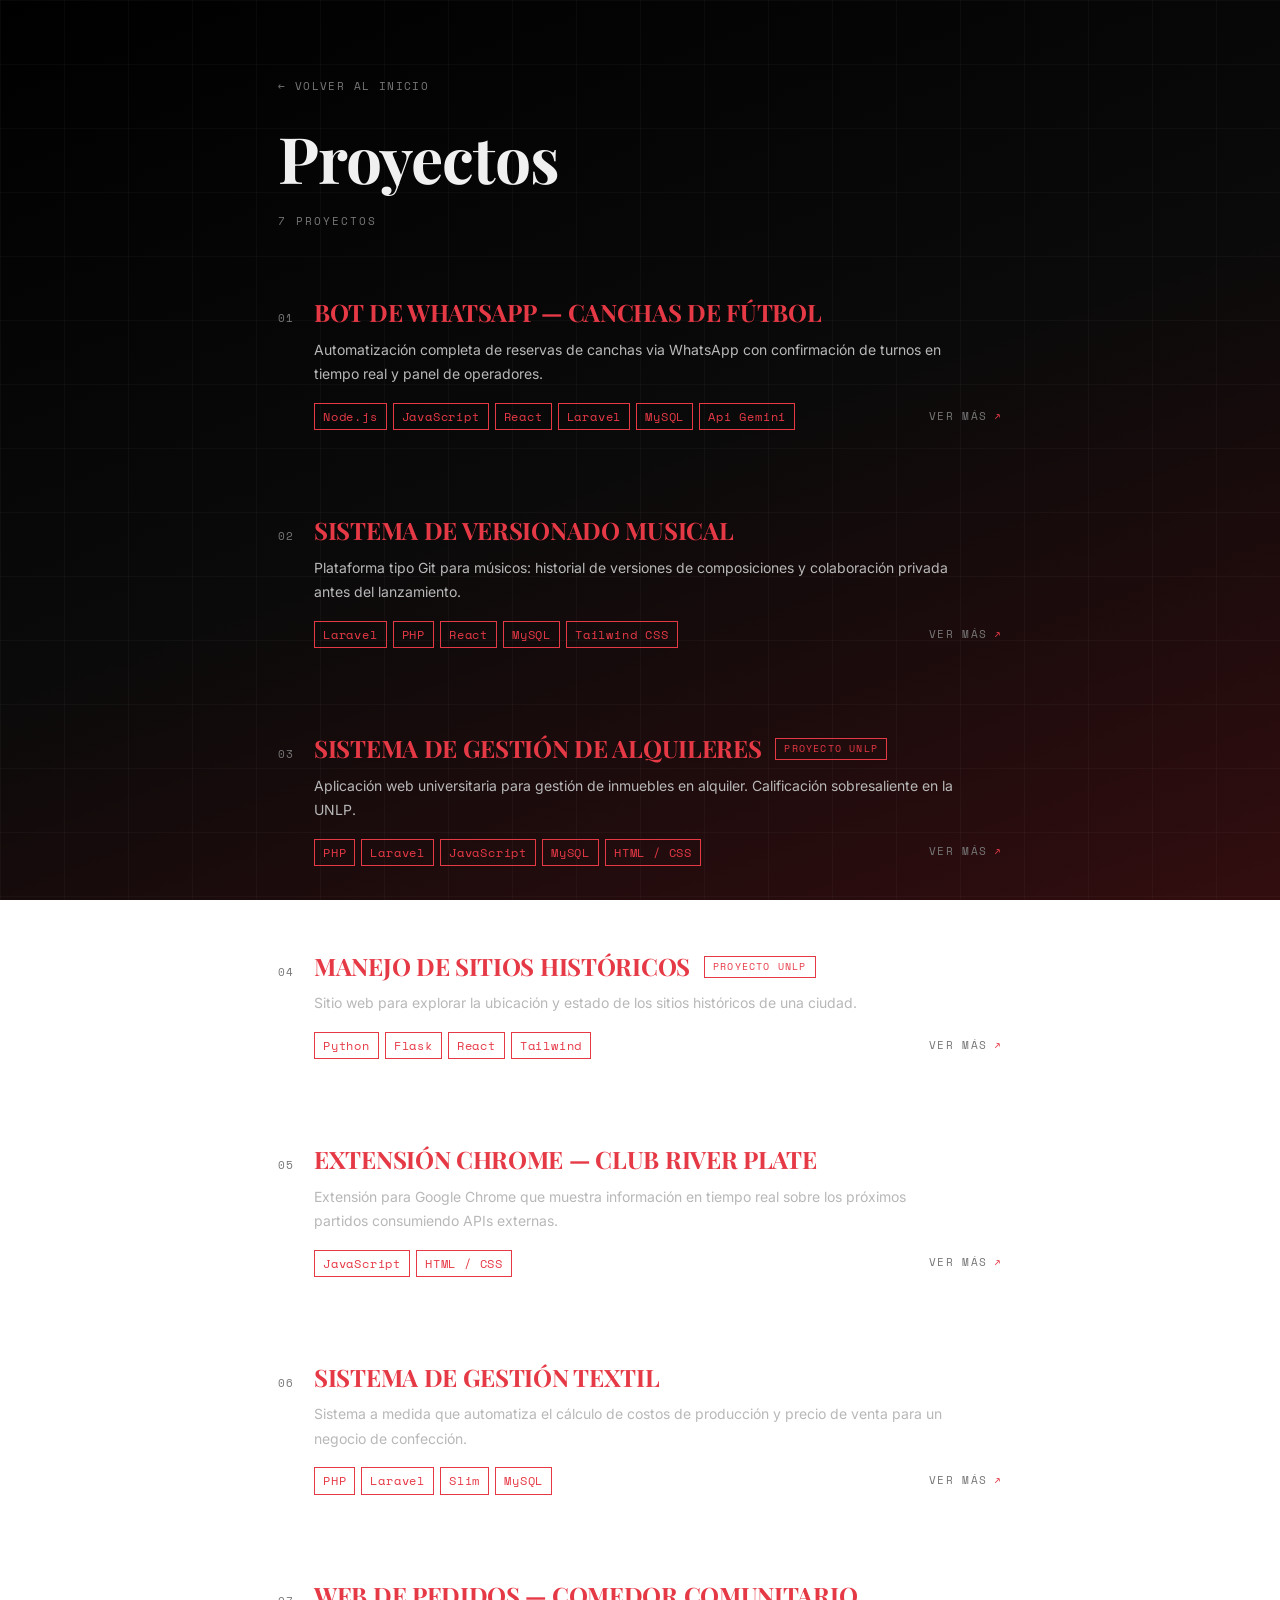
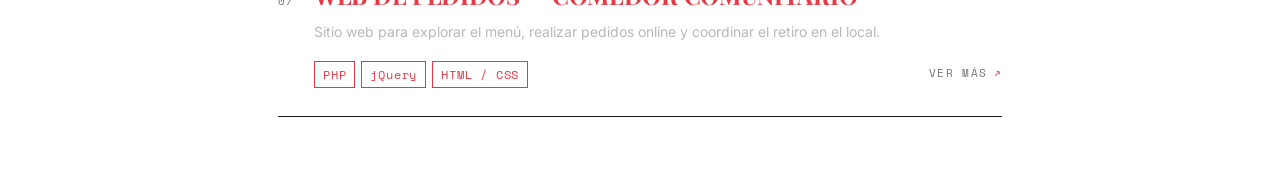
==== proyectos.html @ 1a5e82c3 "Add new projects and related assets; update HTML structure and styles - Created a new JSON file `pro" ====
<!DOCTYPE html>
<html lang="es">
<head>
  <meta charset="UTF-8" />
  <meta name="viewport" content="width=device-width, initial-scale=1.0" />
  <title>Proyectos | Manuel Coria</title>
  <link rel="preconnect" href="https://fonts.googleapis.com" />
  <link rel="preconnect" href="https://fonts.gstatic.com" crossorigin />
  <link
    href="https://fonts.googleapis.com/css2?family=Playfair+Display:wght@700;900&family=Space+Mono:wght@400;700&family=Inter:wght@400;500&display=swap"
    rel="stylesheet"
  />
  <link rel="icon" type="image/svg+xml" href="img/black-tie-brands-solid-full.svg" />
  <link rel="stylesheet" href="css/style.css" />
</head>
<body class="page-sub">
  <div class="grid-overlay" aria-hidden="true"></div>

  <main class="subpage-shell">
    <a href="index.html" class="back-home">← Volver al inicio</a>
    <h1 class="subpage-title">Proyectos</h1>
    <p class="projects-count" id="projects-count"></p>

    <ol class="projects-list" id="projects-list" aria-label="Lista de proyectos"></ol>
  </main>

  <script>
    (async function () {
      const list  = document.getElementById('projects-list');
      const count = document.getElementById('projects-count');

      let proyectos;
      try {
        const res = await fetch('data/proyectos.json');
        if (!res.ok) throw new Error();
        proyectos = await res.json();
      } catch {
        list.innerHTML = '<li style="color:var(--text-dim);font-family:var(--font-mono);font-size:13px;">No se pudo cargar la lista de proyectos.</li>';
        return;
      }

      count.textContent = proyectos.length + ' proyecto' + (proyectos.length !== 1 ? 's' : '');

      list.innerHTML = proyectos.map(p => `
        <li class="proj-card">
          <div class="proj-header">
            <span class="proj-index" aria-hidden="true">${p.index}</span>
            <h2 class="proj-name">${p.titleShort}</h2>
            ${p.badge ? `<span class="proj-badge">${p.badge}</span>` : ''}
          </div>
          <p class="proj-short">${p.lead}</p>
          <div class="proj-footer">
            <ul class="proj-tags" aria-label="Stack tecnico">
              ${p.tags.map(t => `<li class="proj-tag">${t}</li>`).join('')}
            </ul>
            <a class="proj-toggle" href="proyectos/proyecto.html?id=${p.id}">
              Ver más <span class="proj-toggle-arrow" aria-hidden="true">↗</span>
            </a>
          </div>
        </li>
      `).join('');
    })();
  </script>


</body>
</html>
---- css/style.css ----
/*
  Regla 60 / 30 / 10
  ─────────────────────────────────────────────────────────────
  60 %  →  #0a0a0a  fondo dominante
  30 %  →  #f0f0f0  texto principal y superficies
  10 %  →  #e63946  acento rojo
*/

/* ─── Variables ─────────────────────────────────────────── */
:root {
  --bg:          #0a0a0a;
  --bg-section:  #0f0f0f;
  --text:        #f0f0f0;
  --text-dim:    #777;
  --text-body:   #b8b8b8;
  --accent:      #e63946;
  --border:      #1c1c1c;

  --font-display: 'Playfair Display', Georgia, serif;
  --font-mono:    'Space Mono', 'Courier New', monospace;
  --font-body:    'Inter', system-ui, sans-serif;
}

/* ─── Reset ──────────────────────────────────────────────── */
*, *::before, *::after {
  box-sizing: border-box;
  margin: 0;
  padding: 0;
}

/* ─── Selección de texto ─────────────────────────────────── */
/* Texto blanco/gris → selección roja */
::selection {
  background: var(--accent);
  color: #f0f0f0;
}

/* Texto rojo (acento) → selección blanca invertida */
.accent::selection,
.info-value::selection,
.otw-dot::selection,
.open-to-work::selection,
.cursor::selection {
  background: #f0f0f0;
  color: var(--accent);
}

html {
  scroll-behavior: smooth;
}

/* ─── Cursor personalizado ───────────────────────────────── */
body.use-custom-cursor * { cursor: none !important; }

.custom-cursor {
  position: fixed;
  top: 0;
  left: 0;
  width: 10px;
  height: 10px;
  opacity: 0.7;
  border-radius: 50%;
  background: var(--accent);
  pointer-events: none;
  z-index: 9999;
  transform: translate(-50%, -50%);
  transition:
    transform 0.12s ease,
    opacity 0.2s ease;
  mix-blend-mode: difference;
  will-change: transform;
}

.custom-cursor.clicking {
  transform: translate(-50%, -50%) scale(2.4);
  opacity: 0.5;
}

.custom-cursor.hovering {
  transform: translate(-50%, -50%) scale(1.6);
  opacity: 0.85;
}

body {
  background: linear-gradient(160deg, #000000 0%, var(--bg) 50%, #320d0f 100%);
  background-attachment: fixed;
  color: var(--text);
  font-family: var(--font-body);
  font-size: 16px;
  line-height: 1.6;
  min-height: 100vh;
  overflow-x: hidden;
}

a {
  color: inherit;
  text-decoration: none;
}

/* ─── Grid overlay ───────────────────────────────────────── */
.grid-overlay {
  position: fixed;
  inset: 0;
  background-image:
    linear-gradient(rgba(255, 255, 255, 0.03) 1px, transparent 1px),
    linear-gradient(90deg, rgba(255, 255, 255, 0.03) 1px, transparent 1px);
  background-size: 64px 64px;
  pointer-events: none;
  z-index: 0;
}

/* ─── HERO ───────────────────────────────────────────────── */
#hero {
  position: relative;
  z-index: 1;
  min-height: 100vh;
  display: flex;
  align-items: center;
  padding: 80px 10vw;
}

.hero-content {
  max-width: 740px;
}

.scroll-cue {
  position: absolute;
  left: 50%;
  bottom: 50px;
  transform: translateX(-50%);
  display: inline-flex;
  flex-direction: column;
  align-items: center;
  font-family: var(--font-mono);
  font-size: 50px;
  text-transform: uppercase;
  color: var(--text-body);
  opacity: 0.9;
  transition: color 0.2s ease, opacity 0.2s ease;
}

.scroll-cue:hover {
  color: var(--accent);
  opacity: 1;
}

.scroll-cue-arrow {
  font-size: 50px;
  line-height: 1;
  color: var(--accent);
}

/* ─── CTA hero ───────────────────────────────────────────── */
.cta-hero {
  position: absolute;
  bottom: 32px;
  left: 10vw;
  font-family: var(--font-body);
  font-size: 11px;
  font-weight: 800;
  letter-spacing: 2.5px;
  text-transform: uppercase;
  color: var(--text);
  background: #e639471e;
  border: solid 1px var(--accent);
  padding: 10px 20px;
  border-radius: 2px;
  white-space: nowrap;
  transition: opacity 0.2s ease, transform 0.2s ease;
}

.cta-hero:hover {
  opacity: 0.85;
  transform: translateY(-2px);
}



/* ─── Open to work badge ───────────────────────────────── */
.open-to-work {
  position: fixed;
  top: 28px;
  right: 36px;
  z-index: 100;
  display: inline-flex;
  align-items: center;
  gap: 8px;
  font-family: var(--font-mono);
  font-size: 11px;
  letter-spacing: 1.8px;
  text-transform: uppercase;
  color: white;
  background: rgba(10, 10, 10, 0.7);
  -webkit-backdrop-filter: blur(8px);
  backdrop-filter: blur(8px);
  padding: 6px 14px;
  border-radius: 99px;
}

.otw-dot {
  width: 7px;
  height: 7px;
  border-radius: 50%;
  background: var(--accent);
  flex-shrink: 0;
  position: relative;
}

.otw-dot::before {
  content: '';
  position: absolute;
  inset: -3px;
  border-radius: 50%;
  background: var(--accent);
  opacity: 0.35;
  animation: pulse-dot 1.8s ease-in-out infinite;
}

@keyframes pulse-dot {
  0%, 100% { transform: scale(1);   opacity: 0.35; }
  50%       { transform: scale(2);   opacity: 0; }
}

/* ─── Título con typewriter ───────────────────────────────── */
.hero-title {
  font-family: var(--font-display);
  font-size: clamp(44px, 7.5vw, 88px);
  font-weight: 900;
  line-height: 1.05;
  letter-spacing: -1.5px;
  display: flex;
  
  color: var(--text);
  margin-bottom: 28px;
  /* reserva espacio mientras escribe para evitar saltos */
  min-height: 2.15em;
}

/* Cursor parpadeante */
.cursor {
  display: inline-block;
  color: var(--accent);
  font-weight: 300;
  animation: blink 1s step-end infinite;
  margin-left: 2px;
}

@keyframes blink {
  0%, 100% { opacity: 1; }
  50%       { opacity: 0; }
}

/* Nombre / rol */
.hero-meta {
  font-family: var(--font-mono);
  font-size: 20px;
  letter-spacing: 2.5px;
  text-transform: uppercase;
  color: var(--text-body);
  margin-bottom: 32px;
}

/* Párrafos de intro */
.hero-description {
  max-width: 520px;
  color: var(--text-body);
  font-size: 15px;
  line-height: 1.85;
  margin-bottom: 52px;
}

.hero-description p + p {
  margin-top: 14px;
}

/* Acento rojo inline */
.accent {
  color: var(--accent);
}

/* Info dinámica (ubicación + reloj) */
.hero-info {
  display: flex;
  gap: 48px;
  
}

.info-item {
  display: flex;
  flex-direction: column;
  gap: 5px;
}

.info-label {
  font-family: var(--font-mono);
  font-size: 10px;
  letter-spacing: 2px;
  text-transform: uppercase;
  color: var(--text-body);
}

.info-value {
  font-family: var(--font-mono);
  font-size: 12px;
  letter-spacing: 1px;
  color: var(--accent);
}

/* ─── SOBRE MÍ ───────────────────────────────────────────── */
#sobre-mi {
  position: relative;
  z-index: 1;
  padding: 110px 10vw;
  border-top: 1px solid var(--border);
  background: var(--bg-section);
}
.section-content{
    
}

/* Etiqueta de sección */
.section-label {
  display: block;
  font-family: var(--font-mono);
  font-size: 11px;
  letter-spacing: 2.5px;
  text-transform: uppercase;
  color: var(--text-dim);
  margin-bottom: 52px;
}

/* Grid: solo texto */
.about-grid {
  max-width: 820px;
}

.about-text {
  display: flex;
  flex-direction: column;
  gap: 18px;
  font-size: 15px;
  color: var(--text-body);
  line-height: 1.85;
}

/* Links en fila */
.about-links {
  display: flex;
  flex-direction: row;
  gap: 32px;
  margin-bottom: 40px;
}

.link-item {
  font-family: var(--font-mono);
  font-size:20px;
  letter-spacing: 1.5px;
  font-weight: 800;
  text-transform: uppercase;
  color: var(--accent);
  transition: color 0.2s ease;
  border-radius: 5px;
  padding: 10px;
  transition: all 0.5s;
}

.link-item:hover {
    transform: translateY(-2px);
}

/* ─── Scroll reveal ──────────────────────────────────────── */
.reveal {
  opacity: 0;
  transform: translateY(28px);
  transition: opacity 0.75s ease, transform 0.75s ease;
}

.reveal.visible {
  opacity: 1;
  transform: translateY(0);
}

/* ─── Responsive ─────────────────────────────────────────── */
@media (max-width: 680px) {
  #hero {
    padding: 64px 6vw;
    align-items: flex-start;
    padding-top: 20vh;
  }

  #sobre-mi {
    padding: 80px 6vw;
  }

  .about-grid {
    grid-template-columns: 1fr;
    gap: 40px;
  }

  .hero-info {
    flex-direction: column;
    gap: 24px;
  }

  .scroll-cue {
    bottom: 18px;
  }

  .cta-hero {
    left: 6vw;
    bottom: 24px;
    font-size: 11px;
    letter-spacing: 1.8px;
    padding: 10px 20px;
  }
}

/* ─── Home multipagina (sin scroll) ─────────────────────── */
body.page-home {
  min-height: 100svh;
  overflow: hidden;
}

.home-hub {
  position: relative;
  z-index: 1;
  min-height: 100svh;
  padding: 8vh 10vw;
  display: flex;
  flex-direction: column;
  justify-content: center;
}

.home-kicker {
  font-family: var(--font-mono);
  font-size: 30px;
  letter-spacing: 2px;
  text-transform: uppercase;
  color: var(--text-dim);
  margin-bottom: 18px;
}

.home-title {
  font-family: var(--font-display);
  font-size: clamp(46px, 8vw, 96px);
  line-height: 1;
  letter-spacing: -1.5px;
  margin-bottom: 16px;
}

.home-subtitle {
  font-family: var(--font-mono);
  font-size: 13px;
  letter-spacing: 1.3px;
  text-transform: uppercase;
  color: var(--text-body);
  margin-bottom: 36px;
}

.home-links {
  display: grid;
  grid-template-columns: repeat(3, minmax(0, 1fr));
  gap: 14px;
  max-width: 880px;
}

.home-link-card {
  display: flex;
  align-items: center;
  justify-content: center;
  min-height: 72px;
  border: 1px solid var(--border);
  background: rgba(12, 12, 12, 0.86);
  font-family: var(--font-mono);
  font-size: 12px;
  letter-spacing: 1.8px;
  text-transform: uppercase;
  color: var(--text-body);
  transition: color 0.2s ease, border-color 0.2s ease, transform 0.2s ease;
}

.home-link-card:hover {
  color: var(--accent);
  border-color: var(--accent);
  transform: translateY(-2px);
}

/* ─── Subpaginas ────────────────────────────────────────── */
body.page-sub {
  min-height: 100svh;
}

.subpage-shell {
  position: relative;
  z-index: 1;
  max-width: 980px;
  margin: 0 auto;
  padding: 72px 10vw;
}

.back-home {
  display: inline-block;
  margin-bottom: 28px;
  font-family: var(--font-mono);
  font-size: 11px;
  letter-spacing: 1.4px;
  text-transform: uppercase;
  color: var(--text-dim);
}

.back-home:hover {
  color: var(--accent);
}

.subpage-title {
  font-family: var(--font-display);
  font-size: clamp(34px, 5.4vw, 64px);
  line-height: 1.05;
  letter-spacing: -1px;
  margin-bottom: 22px;
}

.subpage-card {
  border: 1px solid var(--border);
  background: rgba(14, 14, 14, 0.88);
  padding: 28px;
}

.link-item-inline {
  color: var(--accent);
  border-bottom: 1px solid transparent;
  transition: border-color 0.2s ease;
}

.link-item-inline:hover {
  border-color: var(--accent);
}

@media (max-width: 900px) {
  .home-links {
    grid-template-columns: 1fr;
    max-width: 420px;
  }
}

@media (max-width: 680px) {
  .home-hub {
    padding: 9vh 6vw;
  }

  .subpage-shell {
    padding: 56px 6vw;
  }
}

/* ─── Proyectos ──────────────────────────────────────────── */
.projects-count {
  font-family: var(--font-mono);
  font-size: 11px;
  letter-spacing: 2px;
  text-transform: uppercase;
  color: var(--text-dim);
  margin-bottom: 8px;
}

.projects-list {
  list-style: none;
  margin-top: 40px;
  display: flex;
  flex-direction: column;
  gap: 30px;
}

.proj-card {
  padding: 28px 0;
  transition: border-color 0.2s ease;
}

.proj-card:last-child {
  border-bottom: 1px solid var(--border);
}

.proj-card:hover {
  border-top-color: rgba(230, 57, 70, 0.25);
}

.proj-header {
  display: flex;
  align-items: baseline;
  gap: 14px;
  margin-bottom: 10px;
  flex-wrap: wrap;
}

.proj-index {
  font-family: var(--font-mono);
  font-size: 11px;
  color: var(--text-dim);
  letter-spacing: 1px;
  min-width: 22px;
  flex-shrink: 0;
}

.proj-name {
    text-transform: uppercase;
  font-family: var(--font-display);
  font-size: clamp(18px, 2.4vw, 24px);
  font-weight: 700;
  letter-spacing: -0.3px;
  color: var(--accent);
  line-height: 1.2;
}

.proj-badge {
  font-family: var(--font-mono);
  font-size: 10px;
  letter-spacing: 1.2px;
  text-transform: uppercase;
  color: var(--accent);
  border: 1px solid var(--accent);
  padding: 2px 8px;
  white-space: nowrap;
  align-self: center;
}

.proj-short {
  font-size: 14px;
  color: var(--text-body);
  line-height: 1.75;
  margin-left: 36px;
  max-width: 640px;
  margin-bottom: 16px;
}

.proj-footer {
  display: flex;
  align-items: center;
  justify-content: space-between;
  margin-left: 36px;
  flex-wrap: wrap;
  gap: 12px;
}

.proj-tags {
  display: flex;
  flex-wrap: wrap;
  gap: 6px;
  list-style: none;
}

.proj-tag {
  font-family: var(--font-mono);
  font-size: 12px;
  letter-spacing: 0.8px;
  color: var(--accent);
  border: 1px solid var(--accent);
  padding: 3px 8px;
}

.proj-toggle {
  background: none;
  border: none;
  font-family: var(--font-mono);
  font-size: 11px;
  letter-spacing: 1.4px;
  text-transform: uppercase;
  color: var(--text-dim);
  display: flex;
  align-items: center;
  gap: 6px;
  transition: color 0.2s ease;
  padding: 0;
  flex-shrink: 0;
}

.proj-toggle:hover {
  color: var(--accent);
}

.proj-toggle-arrow {
  display: inline-block;
  transition: transform 0.3s ease;
  color: var(--accent);
}

.proj-toggle[aria-expanded="true"] .proj-toggle-arrow {
  transform: rotate(180deg);
}

/* expand con grid-template-rows */
.proj-details {
  display: grid;
  grid-template-rows: 0fr;
  transition: grid-template-rows 0.35s ease;
  margin-left: 36px;
}

.proj-details.is-open {
  grid-template-rows: 1fr;
}

.proj-details-inner {
  overflow: hidden;
}

.proj-details-text {
  font-size: 14px;
  color: var(--text-body);
  line-height: 1.85;
  padding-top: 18px;
  padding-bottom: 4px;
  max-width: 640px;
  border-top: 1px solid var(--border);
  margin-top: 18px;
}

@media (max-width: 680px) {
  .proj-short,
  .proj-footer,
  .proj-details {
    margin-left: 0;
  }
}

/* ─── Página de detalle de proyecto ─────────────────────── */
.proj-detail-shell {
  position: relative;
  z-index: 1;
  max-width: 80vw;
  margin: 0 auto;
  padding: 64px 10vw 100px;
}

.proj-detail-header {
  margin-top: 12px;
  margin-bottom: 52px;
}

.proj-detail-title {
  font-family: var(--font-display);
  font-size: clamp(38px, 6vw, 72px);
  font-weight: 900;
  line-height: 1.05;
  letter-spacing: -1.5px;
  margin-top: 12px;
  margin-bottom: 20px;
}

.proj-detail-lead {
  font-size: 16px;
  color: var(--text-body);
  line-height: 1.8;
  max-width: 580px;
  margin-bottom: 24px;
}

.proj-tags--detail {
  margin-bottom: 20px;
}

.proj-badge--detail {
  display: inline-block;
  font-family: var(--font-mono);
  font-size: 10px;
  letter-spacing: 1.2px;
  text-transform: uppercase;
  color: var(--accent);
  border: 1px solid var(--accent);
  padding: 3px 10px;
}

/* Galería de imágenes */
.proj-detail-images {
  display: grid;
  grid-template-columns: 1fr;
  gap: 12px;
  margin-bottom: 56px;
}

.proj-detail-images img {
  width: 100%;
  display: block;
  border: 1px solid var(--border);
  object-fit: cover;
}

.proj-img-placeholder {
  width: 100%;
  aspect-ratio: 16 / 8;
  border: 1px dashed var(--border);
  display: flex;
  align-items: center;
  justify-content: center;
  background: rgba(255, 255, 255, 0.015);
}

.proj-img-placeholder-text {
  font-family: var(--font-mono);
  font-size: 11px;
  letter-spacing: 1.6px;
  text-transform: uppercase;
  color: var(--text-dim);
}

/* Secciones de texto */
.proj-detail-body {
  display: flex;
  flex-direction: column;
  gap: 32px;
}

.proj-detail-section-title {
  font-family: var(--font-mono);
  font-size: 11px;
  letter-spacing: 2px;
  text-transform: uppercase;
  color: var(--text-dim);
  margin-bottom: 14px;
  padding-bottom: 10px;
  border-bottom: 1px solid var(--border);
}

.proj-detail-text {
  font-size: 15px;
  color: var(--text-body);
  line-height: 1.85;
  max-width: 640px;
}

.proj-detail-text + .proj-detail-text {
  margin-top: 14px;
}

@media (max-width: 680px) {
  .proj-detail-shell {
    padding: 52px 6vw 72px;
  }
}

/* ─── Carrusel ───────────────────────────────────────────── */
.carousel {
  position: relative;
  margin-bottom: 56px;
  border: 1px solid var(--border);
  background: rgba(10, 10, 10, 0.6);
  overflow: hidden;
  user-select: none;
}

.carousel-track-wrapper {
  overflow: hidden;
}

.carousel-track {
  display: flex;
  transition: transform 0.45s cubic-bezier(0.4, 0, 0.2, 1);
  will-change: transform;
}

.carousel-slide {
  flex: 0 0 100%;
  aspect-ratio: 16 / 7;
  display: flex;
  align-items: center;
  justify-content: center;
  background: rgba(255, 255, 255, 0.015);
  position: relative;
  overflow: hidden;
}

.carousel-slide img {
  width: 100%;
  height: 100%;
  object-fit: cover;
  display: block;
}

.carousel-slide-placeholder {
  display: flex;
  flex-direction: column;
  align-items: center;
  gap: 12px;
}

.carousel-slide-placeholder span {
  font-family: var(--font-mono);
  font-size: 11px;
  letter-spacing: 1.6px;
  text-transform: uppercase;
  color: var(--text-dim);
}

.carousel-slide-placeholder .slide-num {
  font-size: 32px;
  color: var(--border);
  font-family: var(--font-display);
  font-weight: 900;
}

.carousel-btn {
  position: absolute;
  top: 50%;
  transform: translateY(-50%);
  z-index: 10;
  background: rgba(10, 10, 10, 0.75);
  border: 1px solid var(--border);
  color: var(--text-dim);
  width: 40px;
  height: 40px;
  display: flex;
  align-items: center;
  justify-content: center;
  cursor: pointer;
  font-size: 16px;
  transition: color 0.2s ease, border-color 0.2s ease, background 0.2s ease;
  -webkit-backdrop-filter: blur(6px);
  backdrop-filter: blur(6px);
}

.carousel-btn:hover {
  color: var(--text);
  border-color: var(--accent);
  background: rgba(20, 20, 20, 0.9);
}

.carousel-btn-prev { left: 14px; }
.carousel-btn-next { right: 14px; }

.carousel-dots {
  display: flex;
  justify-content: center;
  gap: 8px;
  padding: 14px 0 10px;
}

.carousel-dot {
  width: 6px;
  height: 6px;
  border-radius: 50%;
  background: var(--border);
  border: none;
  cursor: pointer;
  padding: 0;
  transition: background 0.2s ease, transform 0.2s ease;
}

.carousel-dot.active {
  background: var(--accent);
  transform: scale(1.35);
}

.carousel-counter {
  position: absolute;
  bottom: 44px;
  right: 14px;
  font-family: var(--font-mono);
  font-size: 10px;
  letter-spacing: 1.5px;
  color: var(--text-dim);
  pointer-events: none;
}

@media (max-width: 680px) {
  .carousel-btn {
    width: 32px;
    height: 32px;
    font-size: 13px;
  }
}
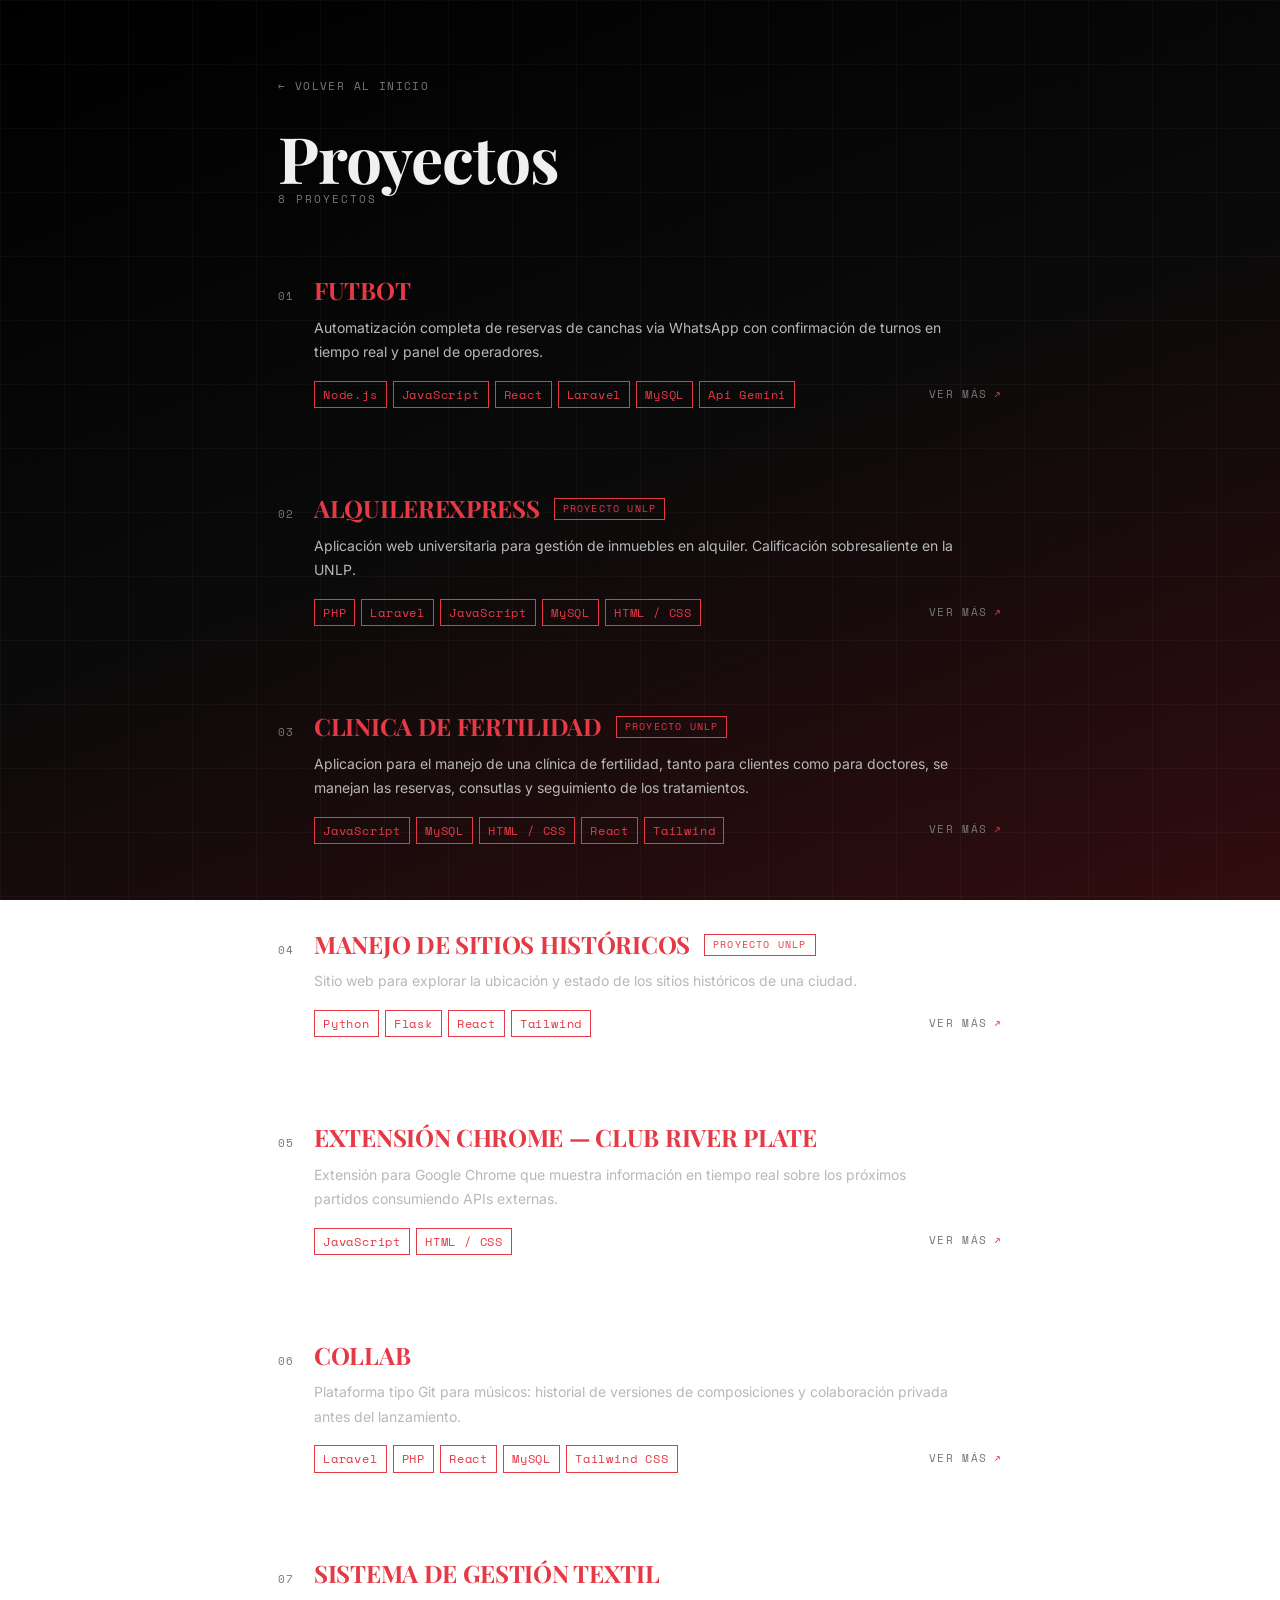
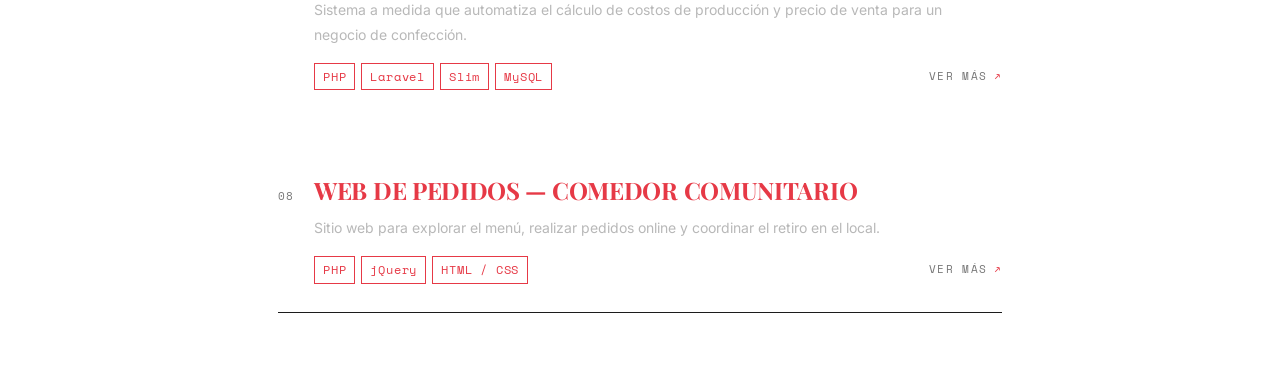
==== commit 1abb3838: "Feat: mejoras en los proyectos" ====
--- a/proyectos.html
+++ b/proyectos.html
@@ -41,10 +41,10 @@
 
       count.textContent = proyectos.length + ' proyecto' + (proyectos.length !== 1 ? 's' : '');
 
-      list.innerHTML = proyectos.map(p => `
+      list.innerHTML = proyectos.map((p, i) => `
         <li class="proj-card">
           <div class="proj-header">
-            <span class="proj-index" aria-hidden="true">${p.index}</span>
+            <span class="proj-index" aria-hidden="true">${String(i + 1).padStart(2, '0')}</span>
             <h2 class="proj-name">${p.titleShort}</h2>
             ${p.badge ? `<span class="proj-badge">${p.badge}</span>` : ''}
           </div>
--- a/css/style.css
+++ b/css/style.css
@@ -348,6 +348,7 @@
   display: flex;
   flex-direction: row;
   gap: 32px;
+  flex-wrap: wrap;
   margin-bottom: 40px;
 }
 
@@ -517,7 +518,6 @@
   font-size: clamp(34px, 5.4vw, 64px);
   line-height: 1.05;
   letter-spacing: -1px;
-  margin-bottom: 22px;
 }
 
 .subpage-card {
@@ -560,7 +560,6 @@
   letter-spacing: 2px;
   text-transform: uppercase;
   color: var(--text-dim);
-  margin-bottom: 8px;
 }
 
 .projects-list {
@@ -726,7 +725,6 @@
 .proj-detail-shell {
   position: relative;
   z-index: 1;
-  max-width: 80vw;
   margin: 0 auto;
   padding: 64px 10vw 100px;
 }
@@ -750,7 +748,6 @@
   font-size: 16px;
   color: var(--text-body);
   line-height: 1.8;
-  max-width: 580px;
   margin-bottom: 24px;
 }
 
@@ -824,7 +821,6 @@
   font-size: 15px;
   color: var(--text-body);
   line-height: 1.85;
-  max-width: 640px;
 }
 
 .proj-detail-text + .proj-detail-text {
@@ -960,10 +956,102 @@
   pointer-events: none;
 }
 
+/* Stickers */
+
+
+#cara{
+    position: absolute;
+    top: 0;
+    left: 0;
+    display: flex;
+    justify-content: flex-end;
+    padding-top: 120vh;
+    align-items: flex-end;
+    width: 100vw;
+    height: 100vh;
+}
+
+
+#cara img{    
+    height: 50vh;
+}
+
+.logo{
+    position: absolute;
+}
+
+.logo img{
+    height: 70px;
+}
+
 @media (max-width: 680px) {
   .carousel-btn {
     width: 32px;
     height: 32px;
     font-size: 13px;
   }
-}
+
+
+}
+
+@media (max-width: 500px) {
+    #cara{
+        padding-top: 107vh;
+
+    }
+    #cara img {
+        height: 20vh;
+    }
+
+}
+
+@media (max-width: 260px) {
+    #cara{
+        display: none;
+
+    }
+
+}
+
+.project{
+    display: flex;
+    justify-content: flex-start;
+    align-items: center;
+    width: 100vw;
+}
+.project .texto{
+    display: flex;
+    flex-direction: column;
+    gap: 20px;
+    width: 50%;
+}
+.project .link{
+    color: var(--accent);
+    text-decoration: underline;
+}
+.project .texto .titulo{
+    font-size: 30px;
+    font-weight: 800;
+    font-family: var(--font-mono);
+    margin-left: -5vw;
+    color: var(--accent);
+}
+.project img{
+    height: 30vw;
+    filter:
+        drop-shadow(2px 0 0 #f0f0f0)
+        drop-shadow(-2px 0 0 #f0f0f0) 
+        drop-shadow(0 2px 0 #f0f0f0) 
+        drop-shadow(0 -2px 0 #f0f0f0);
+}
+.project .desc{
+    width: 100%;
+}
+.badged-list{
+    display: flex;
+    gap:5px;
+}
+.badged{
+    padding: 2px;
+    background-color: #e63946;
+}
